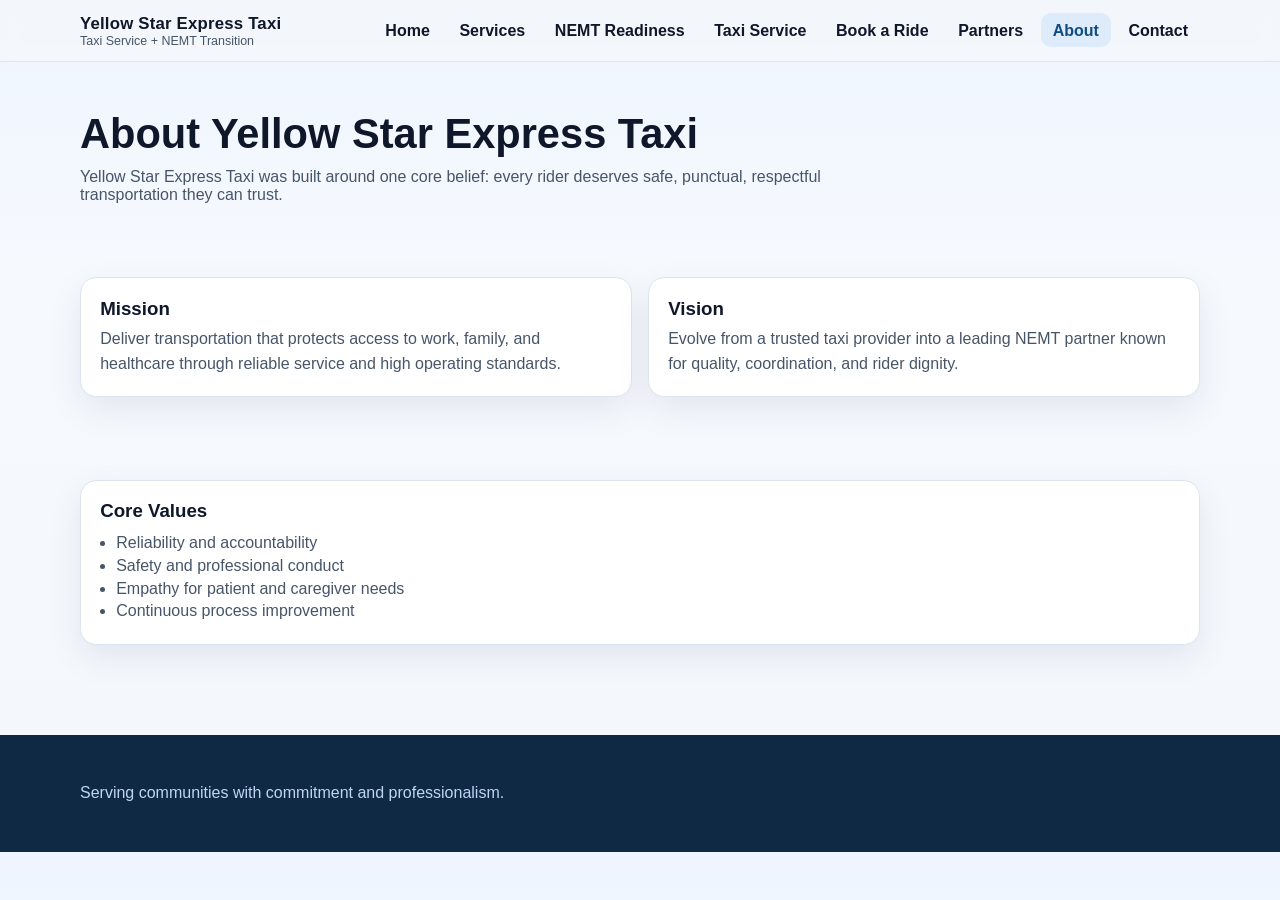
==== SecurityOpsApp/about.html @ 0e73ee1f "Redesign SecurityOpsApp into multi-page Yellow Star Express website" ====
<!doctype html><html lang="en"><head><meta charset="UTF-8" /><meta name="viewport" content="width=device-width, initial-scale=1.0" /><title>About | Yellow Star Express Taxi</title><link rel="stylesheet" href="styles.css" /></head><body>
<header class="site-header"><div class="container nav-wrap"><a class="brand" href="index.html"><strong>Yellow Star Express Taxi</strong><span>Taxi Service + NEMT Transition</span></a><button class="nav-toggle" data-nav-toggle>☰</button><ul class="nav-links"><li><a href="index.html">Home</a></li><li><a href="services.html">Services</a></li><li><a href="nemt.html">NEMT Readiness</a></li><li><a href="taxi.html">Taxi Service</a></li><li><a href="booking.html">Book a Ride</a></li><li><a href="partners.html">Partners</a></li><li><a href="about.html">About</a></li><li><a href="contact.html">Contact</a></li></ul></div></header>
<main class="container"><section class="page-hero"><h1>About Yellow Star Express Taxi</h1><p>Yellow Star Express Taxi was built around one core belief: every rider deserves safe, punctual, respectful transportation they can trust.</p></section>
<section class="section"><div class="grid-2"><article class="feature card reveal"><h3>Mission</h3><p>Deliver transportation that protects access to work, family, and healthcare through reliable service and high operating standards.</p></article><article class="feature card reveal"><h3>Vision</h3><p>Evolve from a trusted taxi provider into a leading NEMT partner known for quality, coordination, and rider dignity.</p></article></div></section>
<section class="section"><article class="feature card reveal"><h3>Core Values</h3><ul class="list-clean"><li>Reliability and accountability</li><li>Safety and professional conduct</li><li>Empathy for patient and caregiver needs</li><li>Continuous process improvement</li></ul></article></section></main>
<footer class="site-footer"><div class="container"><p>Serving communities with commitment and professionalism.</p></div></footer><script src="app.js"></script></body></html>
---- SecurityOpsApp/styles.css ----
:root {
  --bg: #f4f7fb;
  --surface: #ffffff;
  --text: #0f172a;
  --muted: #475569;
  --primary: #0f4c81;
  --primary-2: #0d3d67;
  --accent: #11b8a0;
  --border: #dbe5f1;
  --shadow: 0 12px 35px rgba(2, 23, 53, 0.08);
  --radius: 16px;
}

* { box-sizing: border-box; }
html { scroll-behavior: smooth; }
body {
  margin: 0;
  font-family: Inter, "Segoe UI", Roboto, Arial, sans-serif;
  color: var(--text);
  background: linear-gradient(180deg, #eef5ff 0%, #f6f9fe 260px, var(--bg) 100%);
}

.container { width: min(1120px, 92vw); margin: 0 auto; }

.site-header {
  position: sticky;
  top: 0;
  z-index: 100;
  background: rgba(244, 247, 251, 0.88);
  backdrop-filter: blur(8px);
  border-bottom: 1px solid var(--border);
}

.nav-wrap { display: flex; align-items: center; justify-content: space-between; padding: 0.85rem 0; }
.brand { text-decoration: none; color: var(--text); display: flex; flex-direction: column; }
.brand strong { font-size: 1.05rem; letter-spacing: 0.2px; }
.brand span { font-size: 0.78rem; color: var(--muted); }

.nav-toggle {
  display: none;
  border: 1px solid var(--border);
  background: var(--surface);
  border-radius: 10px;
  padding: 0.45rem 0.6rem;
}

.nav-links { list-style: none; display: flex; gap: 0.35rem; margin: 0; padding: 0; }
.nav-links a {
  text-decoration: none;
  color: var(--text);
  font-weight: 600;
  padding: 0.55rem 0.75rem;
  border-radius: 10px;
}
.nav-links a:hover,
.nav-links a.active { background: #deebfb; color: var(--primary); }

.hero {
  padding: 4.75rem 0 3.5rem;
  display: grid;
  gap: 2rem;
  grid-template-columns: 1.3fr 1fr;
  align-items: center;
}
.hero h1 { font-size: clamp(2rem, 4vw, 3.1rem); line-height: 1.12; margin: 0 0 1rem; }
.hero p { color: var(--muted); font-size: 1.05rem; margin-bottom: 1.25rem; }
.badges { display: flex; flex-wrap: wrap; gap: 0.6rem; }
.badges span {
  background: #e7f6f3;
  color: #0d6458;
  border: 1px solid #c2ece4;
  border-radius: 999px;
  padding: 0.35rem 0.7rem;
  font-size: 0.8rem;
  font-weight: 600;
}

.card, .panel {
  background: var(--surface);
  border-radius: var(--radius);
  border: 1px solid var(--border);
  box-shadow: var(--shadow);
}

.hero-panel { padding: 1.4rem; }
.metric-grid { display: grid; grid-template-columns: repeat(2, 1fr); gap: 0.75rem; }
.metric { padding: 0.9rem; border-radius: 12px; background: #f8fbff; border: 1px solid #d9e8fb; }
.metric strong { display: block; color: var(--primary); font-size: 1.4rem; }
.metric span { color: var(--muted); font-size: 0.86rem; }

.section { padding: 2.6rem 0; }
.section h2 { font-size: clamp(1.45rem, 2.5vw, 2rem); margin-top: 0; margin-bottom: 0.65rem; }
.section .lead { color: var(--muted); max-width: 820px; }

.grid-3 { display: grid; grid-template-columns: repeat(3, 1fr); gap: 1rem; }
.grid-2 { display: grid; grid-template-columns: repeat(2, 1fr); gap: 1rem; }
.feature { padding: 1.2rem; }
.feature h3 { margin-top: 0; margin-bottom: 0.45rem; }
.feature p { margin: 0; color: var(--muted); line-height: 1.55; }

.cta-strip {
  margin-top: 1.3rem;
  background: linear-gradient(135deg, var(--primary), var(--primary-2));
  color: #fff;
  padding: 1.15rem;
  border-radius: 14px;
  display: flex;
  align-items: center;
  justify-content: space-between;
  gap: 1rem;
  flex-wrap: wrap;
}

.button {
  display: inline-block;
  text-decoration: none;
  border-radius: 10px;
  padding: 0.65rem 1rem;
  font-weight: 700;
  border: 1px solid transparent;
}
.button.primary { background: var(--primary); color: #fff; }
.button.primary:hover { background: var(--primary-2); }
.button.light { background: #fff; color: var(--primary); }
.button.outline { border-color: #b8cce6; color: var(--primary); background: #eef6ff; }

.page-hero { padding: 3rem 0 2rem; }
.page-hero h1 { margin: 0 0 .6rem; font-size: clamp(1.8rem, 3.8vw, 2.6rem); }
.page-hero p { margin: 0; color: var(--muted); max-width: 790px; }

.list-clean { margin: 0.75rem 0 0; padding-left: 1rem; color: var(--muted); }
.list-clean li { margin: 0.3rem 0; }

.form-card { padding: 1.2rem; }
.form-grid { display: grid; gap: 0.7rem; grid-template-columns: repeat(2, 1fr); }
.form-grid .full { grid-column: 1 / -1; }
input, select, textarea {
  width: 100%;
  border: 1px solid #c5d5ea;
  border-radius: 10px;
  padding: 0.63rem 0.72rem;
  font: inherit;
  background: #fff;
}
textarea { min-height: 120px; resize: vertical; }
label { font-size: 0.85rem; font-weight: 600; color: #334155; }
.form-feedback { margin-top: 0.8rem; color: #0f766e; font-weight: 600; display: none; }
.form-feedback.visible { display: block; }

.site-footer {
  margin-top: 3rem;
  background: #0f2945;
  color: #d7e7ff;
  padding: 2.1rem 0;
}
.footer-grid { display: grid; gap: 1rem; grid-template-columns: 1.5fr 1fr 1fr; }
.site-footer a { color: #d7e7ff; }
.site-footer p, .site-footer li { color: #bfd4f3; }

.reveal { opacity: 0; transform: translateY(14px); transition: all .5s ease; }
.reveal.show { opacity: 1; transform: translateY(0); }

@media (max-width: 900px) {
  .hero, .grid-3, .grid-2, .footer-grid, .form-grid { grid-template-columns: 1fr; }
  .nav-toggle { display: inline-flex; }
  .nav-links {
    position: absolute;
    right: 4vw;
    top: 65px;
    width: min(300px, 92vw);
    background: #fff;
    border: 1px solid var(--border);
    box-shadow: var(--shadow);
    border-radius: 14px;
    padding: 0.5rem;
    display: none;
    flex-direction: column;
  }
  .nav-links.open { display: flex; }
}
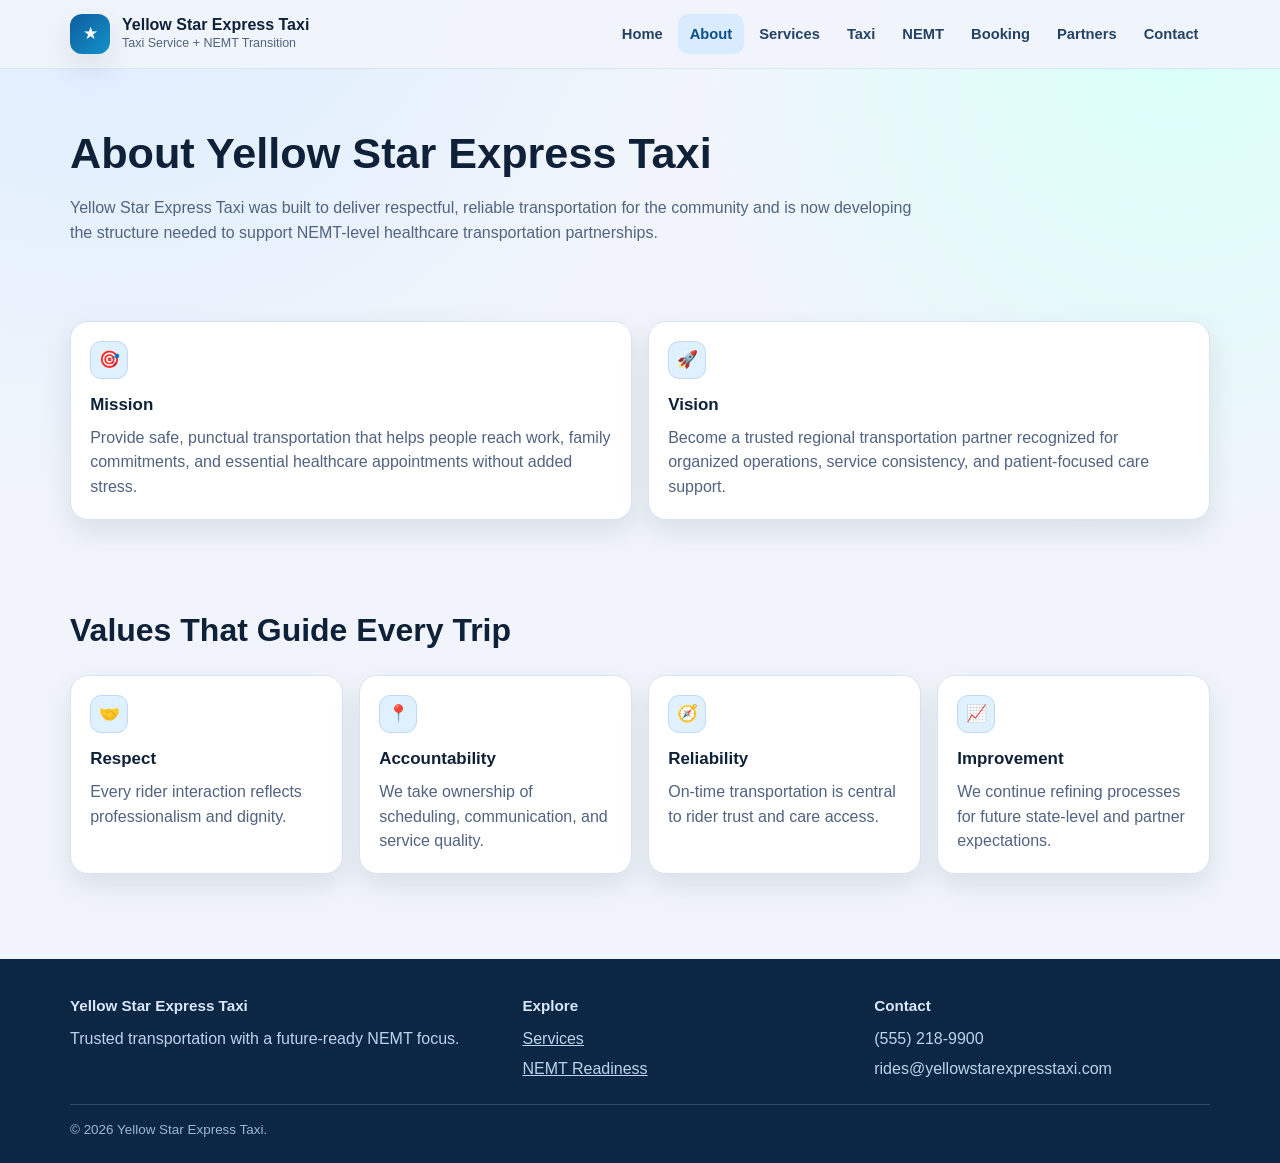
==== commit fd2de909: "Rebuild Yellow Star site with premium static multi-page design" ====
--- a/SecurityOpsApp/about.html
+++ b/SecurityOpsApp/about.html
@@ -1,6 +1,50 @@
-<!doctype html><html lang="en"><head><meta charset="UTF-8" /><meta name="viewport" content="width=device-width, initial-scale=1.0" /><title>About | Yellow Star Express Taxi</title><link rel="stylesheet" href="styles.css" /></head><body>
-<header class="site-header"><div class="container nav-wrap"><a class="brand" href="index.html"><strong>Yellow Star Express Taxi</strong><span>Taxi Service + NEMT Transition</span></a><button class="nav-toggle" data-nav-toggle>☰</button><ul class="nav-links"><li><a href="index.html">Home</a></li><li><a href="services.html">Services</a></li><li><a href="nemt.html">NEMT Readiness</a></li><li><a href="taxi.html">Taxi Service</a></li><li><a href="booking.html">Book a Ride</a></li><li><a href="partners.html">Partners</a></li><li><a href="about.html">About</a></li><li><a href="contact.html">Contact</a></li></ul></div></header>
-<main class="container"><section class="page-hero"><h1>About Yellow Star Express Taxi</h1><p>Yellow Star Express Taxi was built around one core belief: every rider deserves safe, punctual, respectful transportation they can trust.</p></section>
-<section class="section"><div class="grid-2"><article class="feature card reveal"><h3>Mission</h3><p>Deliver transportation that protects access to work, family, and healthcare through reliable service and high operating standards.</p></article><article class="feature card reveal"><h3>Vision</h3><p>Evolve from a trusted taxi provider into a leading NEMT partner known for quality, coordination, and rider dignity.</p></article></div></section>
-<section class="section"><article class="feature card reveal"><h3>Core Values</h3><ul class="list-clean"><li>Reliability and accountability</li><li>Safety and professional conduct</li><li>Empathy for patient and caregiver needs</li><li>Continuous process improvement</li></ul></article></section></main>
-<footer class="site-footer"><div class="container"><p>Serving communities with commitment and professionalism.</p></div></footer><script src="app.js"></script></body></html>
+<!doctype html>
+<html lang="en">
+<head>
+  <meta charset="UTF-8" />
+  <meta name="viewport" content="width=device-width, initial-scale=1.0" />
+  <title>About | Yellow Star Express Taxi</title>
+  <meta name="description" content="Learn about Yellow Star Express Taxi, our mission, values, and transportation standards as we expand from taxi service to NEMT readiness." />
+  <link rel="stylesheet" href="styles.css" />
+</head>
+<body>
+  <header class="site-header"><div class="container nav-shell"><a class="brand" href="index.html"><span class="brand-mark">★</span><span class="brand-text"><strong>Yellow Star Express Taxi</strong><span>Taxi Service + NEMT Transition</span></span></a><button class="menu-toggle" data-menu-toggle aria-label="Open navigation"><span></span><span></span><span></span></button><ul class="nav-list" id="siteNav"><li><a href="index.html">Home</a></li><li><a href="about.html">About</a></li><li><a href="services.html">Services</a></li><li><a href="taxi.html">Taxi</a></li><li><a href="nemt.html">NEMT</a></li><li><a href="booking.html">Booking</a></li><li><a href="partners.html">Partners</a></li><li><a href="contact.html">Contact</a></li></ul></div></header>
+
+  <main class="container">
+    <section class="page-hero">
+      <h1>About Yellow Star Express Taxi</h1>
+      <p>Yellow Star Express Taxi was built to deliver respectful, reliable transportation for the community and is now developing the structure needed to support NEMT-level healthcare transportation partnerships.</p>
+    </section>
+
+    <section class="section">
+      <div class="grid-2">
+        <article class="card reveal">
+          <span class="icon-badge">🎯</span>
+          <h3>Mission</h3>
+          <p>Provide safe, punctual transportation that helps people reach work, family commitments, and essential healthcare appointments without added stress.</p>
+        </article>
+        <article class="card reveal">
+          <span class="icon-badge">🚀</span>
+          <h3>Vision</h3>
+          <p>Become a trusted regional transportation partner recognized for organized operations, service consistency, and patient-focused care support.</p>
+        </article>
+      </div>
+    </section>
+
+    <section class="section">
+      <div class="section-heading">
+        <h2>Values That Guide Every Trip</h2>
+      </div>
+      <div class="grid-4">
+        <article class="card reveal"><span class="icon-badge">🤝</span><h3>Respect</h3><p>Every rider interaction reflects professionalism and dignity.</p></article>
+        <article class="card reveal"><span class="icon-badge">📍</span><h3>Accountability</h3><p>We take ownership of scheduling, communication, and service quality.</p></article>
+        <article class="card reveal"><span class="icon-badge">🧭</span><h3>Reliability</h3><p>On-time transportation is central to rider trust and care access.</p></article>
+        <article class="card reveal"><span class="icon-badge">📈</span><h3>Improvement</h3><p>We continue refining processes for future state-level and partner expectations.</p></article>
+      </div>
+    </section>
+  </main>
+
+  <footer class="site-footer"><div class="container footer-grid"><div><h4>Yellow Star Express Taxi</h4><p>Trusted transportation with a future-ready NEMT focus.</p></div><div><h4>Explore</h4><ul><li><a href="services.html">Services</a></li><li><a href="nemt.html">NEMT Readiness</a></li></ul></div><div><h4>Contact</h4><ul><li>(555) 218-9900</li><li>rides@yellowstarexpresstaxi.com</li></ul></div></div><div class="container copyright">© <span data-year></span> Yellow Star Express Taxi.</div></footer>
+  <script src="app.js"></script>
+</body>
+</html>
--- a/SecurityOpsApp/styles.css
+++ b/SecurityOpsApp/styles.css
@@ -1,180 +1,484 @@
 :root {
-  --bg: #f4f7fb;
+  --bg: #f1f5fb;
   --surface: #ffffff;
-  --text: #0f172a;
-  --muted: #475569;
-  --primary: #0f4c81;
-  --primary-2: #0d3d67;
-  --accent: #11b8a0;
-  --border: #dbe5f1;
-  --shadow: 0 12px 35px rgba(2, 23, 53, 0.08);
-  --radius: 16px;
+  --surface-soft: #f8fbff;
+  --text: #0f2138;
+  --muted: #506381;
+  --primary: #0f5d9d;
+  --primary-dark: #0c4b7e;
+  --accent: #13b89f;
+  --accent-soft: #e3fbf7;
+  --border: #d8e4f3;
+  --shadow-lg: 0 24px 54px rgba(12, 34, 70, 0.14);
+  --shadow-md: 0 12px 30px rgba(8, 28, 66, 0.1);
+  --radius: 18px;
 }
 
 * { box-sizing: border-box; }
+
 html { scroll-behavior: smooth; }
+
 body {
   margin: 0;
-  font-family: Inter, "Segoe UI", Roboto, Arial, sans-serif;
+  font-family: "Inter", "Segoe UI", Arial, sans-serif;
   color: var(--text);
-  background: linear-gradient(180deg, #eef5ff 0%, #f6f9fe 260px, var(--bg) 100%);
-}
-
-.container { width: min(1120px, 92vw); margin: 0 auto; }
+  background:
+    radial-gradient(circle at 8% -10%, #d9ecff 0%, transparent 36%),
+    radial-gradient(circle at 92% 4%, #d8fff8 0%, transparent 30%),
+    var(--bg);
+  line-height: 1.55;
+}
+
+a { color: inherit; }
+
+.container {
+  width: min(1140px, 92vw);
+  margin: 0 auto;
+}
 
 .site-header {
   position: sticky;
   top: 0;
-  z-index: 100;
-  background: rgba(244, 247, 251, 0.88);
-  backdrop-filter: blur(8px);
-  border-bottom: 1px solid var(--border);
-}
-
-.nav-wrap { display: flex; align-items: center; justify-content: space-between; padding: 0.85rem 0; }
-.brand { text-decoration: none; color: var(--text); display: flex; flex-direction: column; }
-.brand strong { font-size: 1.05rem; letter-spacing: 0.2px; }
-.brand span { font-size: 0.78rem; color: var(--muted); }
-
-.nav-toggle {
-  display: none;
-  border: 1px solid var(--border);
-  background: var(--surface);
-  border-radius: 10px;
-  padding: 0.45rem 0.6rem;
-}
-
-.nav-links { list-style: none; display: flex; gap: 0.35rem; margin: 0; padding: 0; }
-.nav-links a {
-  text-decoration: none;
-  color: var(--text);
-  font-weight: 600;
-  padding: 0.55rem 0.75rem;
-  border-radius: 10px;
-}
-.nav-links a:hover,
-.nav-links a.active { background: #deebfb; color: var(--primary); }
-
-.hero {
-  padding: 4.75rem 0 3.5rem;
-  display: grid;
-  gap: 2rem;
-  grid-template-columns: 1.3fr 1fr;
-  align-items: center;
-}
-.hero h1 { font-size: clamp(2rem, 4vw, 3.1rem); line-height: 1.12; margin: 0 0 1rem; }
-.hero p { color: var(--muted); font-size: 1.05rem; margin-bottom: 1.25rem; }
-.badges { display: flex; flex-wrap: wrap; gap: 0.6rem; }
-.badges span {
-  background: #e7f6f3;
-  color: #0d6458;
-  border: 1px solid #c2ece4;
-  border-radius: 999px;
-  padding: 0.35rem 0.7rem;
-  font-size: 0.8rem;
-  font-weight: 600;
-}
-
-.card, .panel {
-  background: var(--surface);
-  border-radius: var(--radius);
-  border: 1px solid var(--border);
-  box-shadow: var(--shadow);
-}
-
-.hero-panel { padding: 1.4rem; }
-.metric-grid { display: grid; grid-template-columns: repeat(2, 1fr); gap: 0.75rem; }
-.metric { padding: 0.9rem; border-radius: 12px; background: #f8fbff; border: 1px solid #d9e8fb; }
-.metric strong { display: block; color: var(--primary); font-size: 1.4rem; }
-.metric span { color: var(--muted); font-size: 0.86rem; }
-
-.section { padding: 2.6rem 0; }
-.section h2 { font-size: clamp(1.45rem, 2.5vw, 2rem); margin-top: 0; margin-bottom: 0.65rem; }
-.section .lead { color: var(--muted); max-width: 820px; }
-
-.grid-3 { display: grid; grid-template-columns: repeat(3, 1fr); gap: 1rem; }
-.grid-2 { display: grid; grid-template-columns: repeat(2, 1fr); gap: 1rem; }
-.feature { padding: 1.2rem; }
-.feature h3 { margin-top: 0; margin-bottom: 0.45rem; }
-.feature p { margin: 0; color: var(--muted); line-height: 1.55; }
-
-.cta-strip {
-  margin-top: 1.3rem;
-  background: linear-gradient(135deg, var(--primary), var(--primary-2));
-  color: #fff;
-  padding: 1.15rem;
-  border-radius: 14px;
+  z-index: 500;
+  border-bottom: 1px solid rgba(216, 228, 243, 0.85);
+  background: rgba(241, 245, 251, 0.92);
+  backdrop-filter: blur(10px);
+}
+
+.nav-shell {
   display: flex;
   align-items: center;
   justify-content: space-between;
-  gap: 1rem;
+  padding: 0.85rem 0;
+  gap: 0.75rem;
+}
+
+.brand {
+  text-decoration: none;
+  display: inline-flex;
+  align-items: center;
+  gap: 0.75rem;
+}
+
+.brand-mark {
+  width: 40px;
+  height: 40px;
+  border-radius: 12px;
+  display: grid;
+  place-items: center;
+  color: #fff;
+  font-size: 1.05rem;
+  background: linear-gradient(135deg, var(--primary), #1292ca);
+  box-shadow: var(--shadow-md);
+}
+
+.brand-text strong {
+  display: block;
+  font-size: 1rem;
+  line-height: 1.2;
+}
+
+.brand-text span {
+  display: block;
+  font-size: 0.78rem;
+  color: var(--muted);
+}
+
+.menu-toggle {
+  display: none;
+  border: 1px solid var(--border);
+  border-radius: 11px;
+  background: var(--surface);
+  width: 42px;
+  height: 42px;
+  cursor: pointer;
+}
+
+.menu-toggle span {
+  display: block;
+  width: 18px;
+  height: 2px;
+  margin: 4px auto;
+  background: #274162;
+  border-radius: 9px;
+}
+
+.nav-list {
+  list-style: none;
+  margin: 0;
+  padding: 0;
+  display: flex;
   flex-wrap: wrap;
-}
-
-.button {
+  align-items: center;
+  gap: 0.25rem;
+}
+
+.nav-list a {
   display: inline-block;
   text-decoration: none;
+  font-size: 0.92rem;
+  color: #244265;
+  padding: 0.56rem 0.72rem;
   border-radius: 10px;
-  padding: 0.65rem 1rem;
+  font-weight: 600;
+}
+
+.nav-list a:hover,
+.nav-list a.active {
+  background: #d8ebff;
+  color: #0d4f8b;
+}
+
+main { min-height: 60vh; }
+
+.hero {
+  padding: 4.6rem 0 3.6rem;
+}
+
+.hero-grid {
+  display: grid;
+  gap: 1.25rem;
+  grid-template-columns: 1.25fr 1fr;
+  align-items: center;
+}
+
+.hero h1 {
+  margin: 0 0 1rem;
+  font-size: clamp(2rem, 4.6vw, 3.45rem);
+  line-height: 1.1;
+  letter-spacing: -0.03em;
+}
+
+.hero p {
+  margin: 0 0 1.15rem;
+  color: var(--muted);
+  font-size: 1.05rem;
+}
+
+.pills {
+  display: flex;
+  flex-wrap: wrap;
+  gap: 0.56rem;
+  margin-bottom: 1.4rem;
+}
+
+.pills span {
+  font-size: 0.78rem;
+  border-radius: 999px;
+  padding: 0.38rem 0.7rem;
+  border: 1px solid #c0d8f5;
+  background: #e9f3ff;
+  color: #0f5690;
   font-weight: 700;
+}
+
+.actions {
+  display: flex;
+  flex-wrap: wrap;
+  gap: 0.65rem;
+}
+
+.btn {
+  text-decoration: none;
   border: 1px solid transparent;
-}
-.button.primary { background: var(--primary); color: #fff; }
-.button.primary:hover { background: var(--primary-2); }
-.button.light { background: #fff; color: var(--primary); }
-.button.outline { border-color: #b8cce6; color: var(--primary); background: #eef6ff; }
-
-.page-hero { padding: 3rem 0 2rem; }
-.page-hero h1 { margin: 0 0 .6rem; font-size: clamp(1.8rem, 3.8vw, 2.6rem); }
-.page-hero p { margin: 0; color: var(--muted); max-width: 790px; }
-
-.list-clean { margin: 0.75rem 0 0; padding-left: 1rem; color: var(--muted); }
-.list-clean li { margin: 0.3rem 0; }
-
-.form-card { padding: 1.2rem; }
-.form-grid { display: grid; gap: 0.7rem; grid-template-columns: repeat(2, 1fr); }
-.form-grid .full { grid-column: 1 / -1; }
-input, select, textarea {
+  border-radius: 12px;
+  padding: 0.72rem 1.06rem;
+  font-weight: 700;
+  font-size: 0.92rem;
+  cursor: pointer;
+}
+
+.btn-primary {
+  background: linear-gradient(135deg, var(--primary), #1382bf);
+  color: #fff;
+  box-shadow: 0 10px 25px rgba(16, 85, 137, 0.26);
+}
+
+.btn-primary:hover { background: linear-gradient(135deg, var(--primary-dark), #1176ad); }
+
+.btn-outline {
+  border-color: #bdd2eb;
+  background: #eff6ff;
+  color: var(--primary);
+}
+
+.hero-card {
+  background: var(--surface);
+  border: 1px solid var(--border);
+  box-shadow: var(--shadow-lg);
+  border-radius: var(--radius);
+  padding: 1.35rem;
+}
+
+.metric-grid {
+  margin-top: 1rem;
+  display: grid;
+  gap: 0.72rem;
+  grid-template-columns: repeat(2, 1fr);
+}
+
+.metric {
+  background: var(--surface-soft);
+  border: 1px solid #dce8f7;
+  border-radius: 14px;
+  padding: 0.88rem;
+}
+
+.metric strong {
+  display: block;
+  color: #0f4b83;
+  font-size: 1.35rem;
+}
+
+.metric span {
+  color: var(--muted);
+  font-size: 0.84rem;
+}
+
+.section { padding: 2.7rem 0; }
+
+.section-heading {
+  margin-bottom: 1.2rem;
+}
+
+.section-heading h2 {
+  margin: 0 0 0.6rem;
+  font-size: clamp(1.5rem, 2.5vw, 2.1rem);
+}
+
+.section-heading p {
+  margin: 0;
+  max-width: 830px;
+  color: var(--muted);
+}
+
+.grid-2,
+.grid-3,
+.grid-4 {
+  display: grid;
+  gap: 1rem;
+}
+
+.grid-2 { grid-template-columns: repeat(2, 1fr); }
+.grid-3 { grid-template-columns: repeat(3, 1fr); }
+.grid-4 { grid-template-columns: repeat(4, 1fr); }
+
+.card {
+  background: var(--surface);
+  border: 1px solid var(--border);
+  border-radius: var(--radius);
+  box-shadow: var(--shadow-md);
+  padding: 1.2rem;
+}
+
+.icon-badge {
+  width: 38px;
+  height: 38px;
+  display: inline-grid;
+  place-items: center;
+  border-radius: 11px;
+  margin-bottom: 0.8rem;
+  color: #0c4f83;
+  background: #dff0ff;
+  border: 1px solid #bfd9f7;
+  font-size: 1.05rem;
+}
+
+.card h3 {
+  margin: 0 0 0.45rem;
+  font-size: 1.06rem;
+}
+
+.card p {
+  margin: 0;
+  color: var(--muted);
+}
+
+.checklist {
+  margin: 0.8rem 0 0;
+  padding-left: 1rem;
+  color: var(--muted);
+}
+
+.checklist li { margin: 0.35rem 0; }
+
+.split-panel {
+  border: 1px solid #d5e4f7;
+  border-radius: 16px;
+  background: linear-gradient(115deg, #0f4b83, #1277b3);
+  color: #e7f5ff;
+  padding: 1.2rem;
+  display: flex;
+  flex-wrap: wrap;
+  align-items: center;
+  justify-content: space-between;
+  gap: 0.8rem;
+}
+
+.split-panel p { margin: 0; color: #cce9ff; }
+
+.form-panel {
+  background: var(--surface);
+  border: 1px solid var(--border);
+  border-radius: var(--radius);
+  box-shadow: var(--shadow-md);
+  padding: 1.2rem;
+}
+
+.form-grid {
+  display: grid;
+  gap: 0.78rem;
+  grid-template-columns: repeat(2, 1fr);
+}
+
+.full { grid-column: 1 / -1; }
+
+label {
+  font-size: 0.82rem;
+  font-weight: 700;
+  color: #34526f;
+  display: block;
+  margin-bottom: 0.32rem;
+}
+
+input,
+select,
+textarea {
   width: 100%;
-  border: 1px solid #c5d5ea;
+  font: inherit;
+  padding: 0.68rem 0.78rem;
   border-radius: 10px;
-  padding: 0.63rem 0.72rem;
-  font: inherit;
+  border: 1px solid #bfd2ea;
   background: #fff;
-}
-textarea { min-height: 120px; resize: vertical; }
-label { font-size: 0.85rem; font-weight: 600; color: #334155; }
-.form-feedback { margin-top: 0.8rem; color: #0f766e; font-weight: 600; display: none; }
-.form-feedback.visible { display: block; }
+  color: #122941;
+}
+
+input:focus,
+select:focus,
+textarea:focus {
+  outline: 2px solid #9ecfff;
+  border-color: #66a9e8;
+}
+
+textarea {
+  resize: vertical;
+  min-height: 120px;
+}
+
+.form-note {
+  margin: 0.65rem 0 0;
+  color: var(--muted);
+  font-size: 0.87rem;
+}
+
+.form-success {
+  margin-top: 0.8rem;
+  color: #0c7060;
+  background: var(--accent-soft);
+  border: 1px solid #b8eee4;
+  border-radius: 10px;
+  padding: 0.65rem 0.75rem;
+  display: none;
+  font-weight: 600;
+}
+
+.form-success.visible { display: block; }
+
+.page-hero {
+  padding: 3.2rem 0 2rem;
+}
+
+.page-hero h1 {
+  margin: 0 0 0.58rem;
+  font-size: clamp(1.8rem, 4vw, 2.7rem);
+}
+
+.page-hero p {
+  margin: 0;
+  max-width: 860px;
+  color: var(--muted);
+}
 
 .site-footer {
-  margin-top: 3rem;
-  background: #0f2945;
-  color: #d7e7ff;
-  padding: 2.1rem 0;
-}
-.footer-grid { display: grid; gap: 1rem; grid-template-columns: 1.5fr 1fr 1fr; }
-.site-footer a { color: #d7e7ff; }
-.site-footer p, .site-footer li { color: #bfd4f3; }
-
-.reveal { opacity: 0; transform: translateY(14px); transition: all .5s ease; }
-.reveal.show { opacity: 1; transform: translateY(0); }
-
-@media (max-width: 900px) {
-  .hero, .grid-3, .grid-2, .footer-grid, .form-grid { grid-template-columns: 1fr; }
-  .nav-toggle { display: inline-flex; }
-  .nav-links {
+  margin-top: 2.6rem;
+  background: #0c2743;
+  color: #dbe8fb;
+  padding: 2.2rem 0 1.4rem;
+}
+
+.footer-grid {
+  display: grid;
+  gap: 1rem;
+  grid-template-columns: 1.3fr 1fr 1fr;
+}
+
+.footer-grid h4 {
+  margin: 0 0 0.6rem;
+  font-size: 0.95rem;
+}
+
+.footer-grid p,
+.footer-grid li,
+.footer-grid a {
+  color: #bdd2ed;
+  margin: 0;
+}
+
+.footer-grid ul {
+  list-style: none;
+  padding: 0;
+  margin: 0;
+  display: grid;
+  gap: 0.3rem;
+}
+
+.copyright {
+  margin-top: 1.4rem;
+  padding-top: 0.9rem;
+  border-top: 1px solid rgba(188, 210, 237, 0.2);
+  color: #9eb6d7;
+  font-size: 0.84rem;
+}
+
+.reveal {
+  opacity: 0;
+  transform: translateY(16px);
+  transition: opacity 0.55s ease, transform 0.55s ease;
+}
+
+.reveal.show {
+  opacity: 1;
+  transform: translateY(0);
+}
+
+@media (max-width: 980px) {
+  .hero-grid,
+  .grid-4,
+  .grid-3,
+  .grid-2,
+  .footer-grid,
+  .form-grid,
+  .metric-grid { grid-template-columns: 1fr; }
+
+  .menu-toggle { display: inline-block; }
+
+  .nav-list {
     position: absolute;
     right: 4vw;
-    top: 65px;
-    width: min(300px, 92vw);
+    top: 70px;
+    width: min(330px, 92vw);
     background: #fff;
     border: 1px solid var(--border);
-    box-shadow: var(--shadow);
     border-radius: 14px;
-    padding: 0.5rem;
+    box-shadow: var(--shadow-md);
+    padding: 0.55rem;
     display: none;
     flex-direction: column;
+    align-items: stretch;
+    z-index: 90;
   }
-  .nav-links.open { display: flex; }
-}
+
+  .nav-list a { display: block; }
+
+  .nav-list.open { display: flex; }
+}
